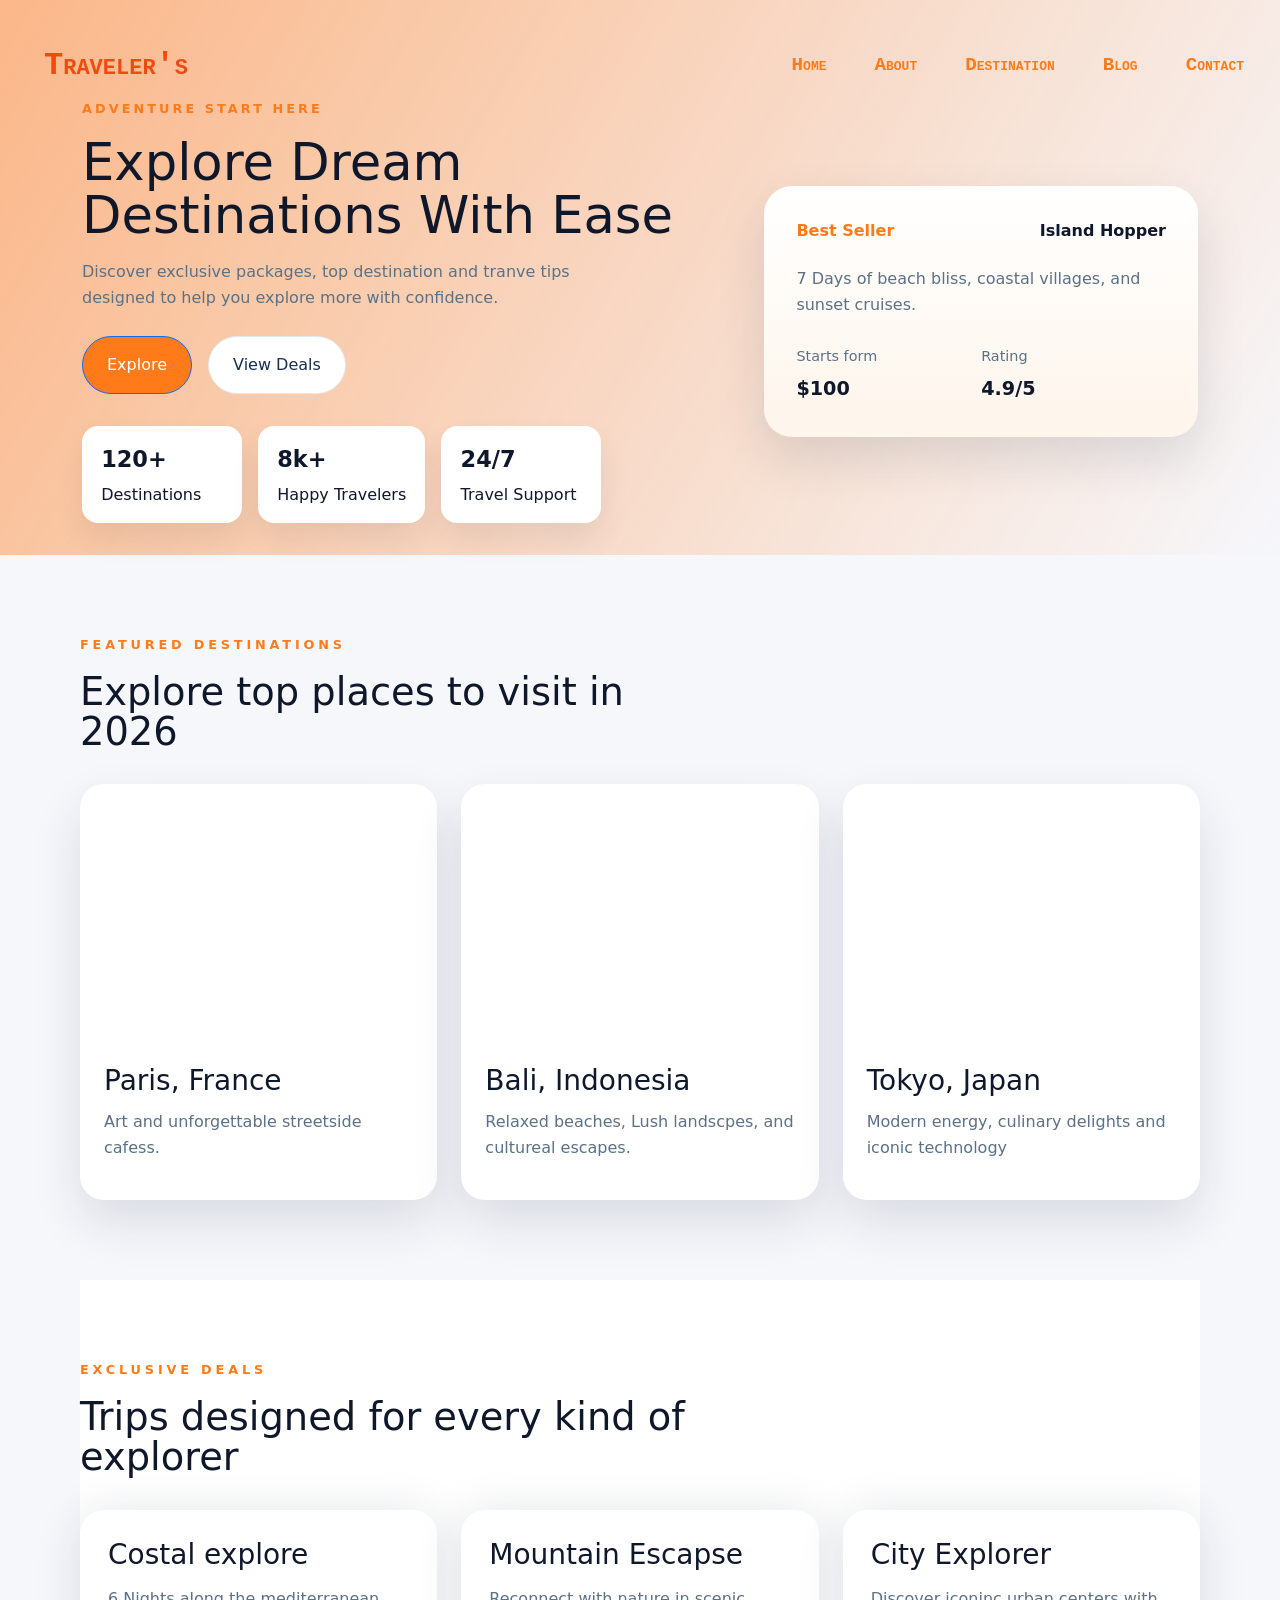
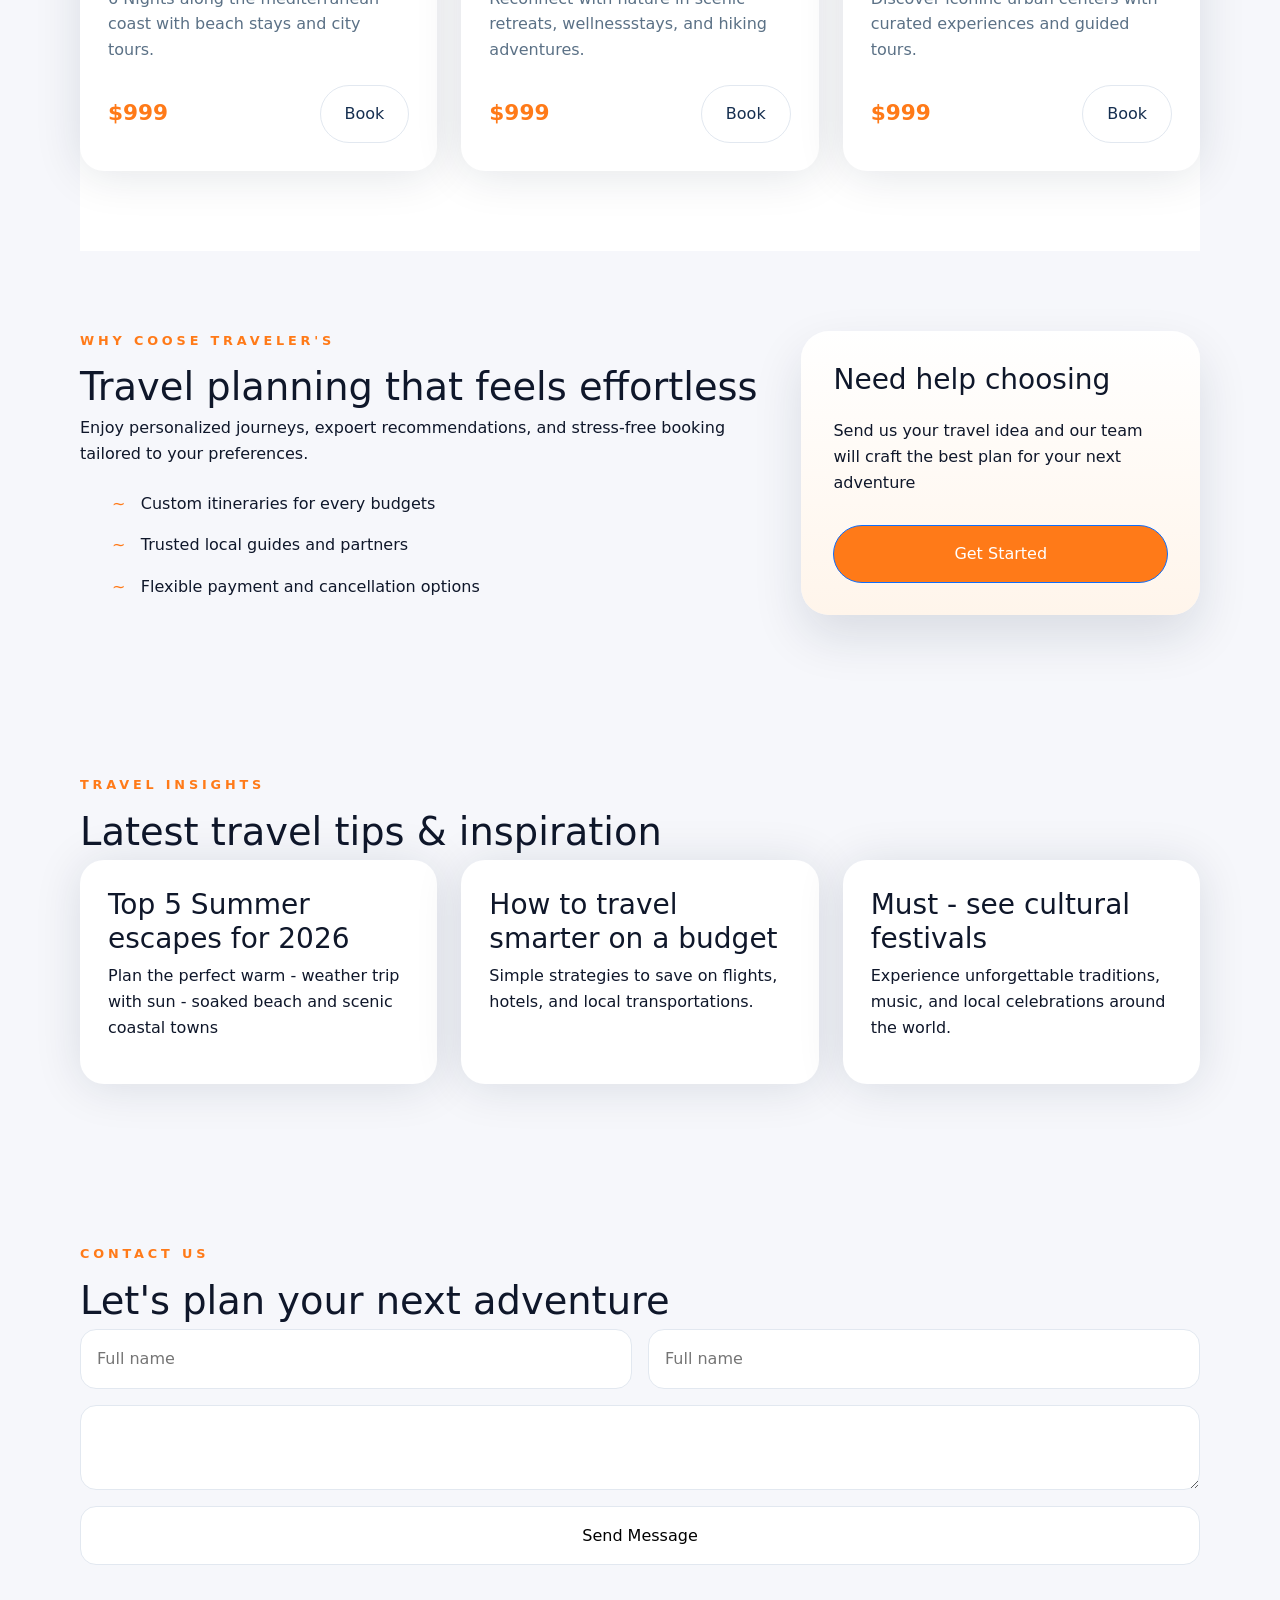
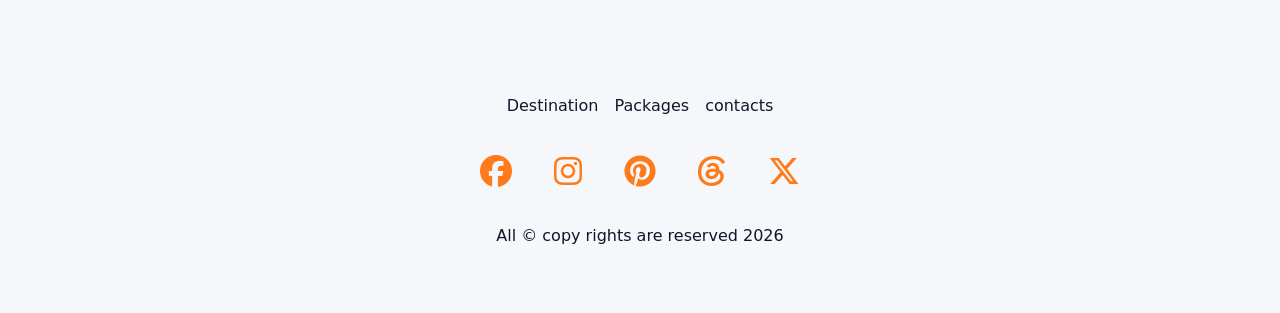
==== index.html @ 41968e4a "add img for footer and some changes" ====
<!DOCTYPE html>
<html lang="en">

<head>
    <meta charset="UTF-8">
    <meta name="viewport" content="width=device-width, initial-scale=1.0">
    <title>Module 5 Assignment</title>
    <link href="https://cdn.jsdelivr.net/npm/bootstrap@5.3.8/dist/css/bootstrap.min.css" rel="stylesheet"
        integrity="sha384-sRIl4kxILFvY47J16cr9ZwB07vP4J8+LH7qKQnuqkuIAvNWLzeN8tE5YBujZqJLB" crossorigin="anonymous">
    <script src="https://cdn.jsdelivr.net/npm/bootstrap@5.3.8/dist/js/bootstrap.bundle.min.js"
        integrity="sha384-FKyoEForCGlyvwx9Hj09JcYn3nv7wiPVlz7YYwJrWVcXK/BmnVDxM+D2scQbITxI"
        crossorigin="anonymous"></script>
    <link rel="stylesheet" href="css/style.css">
</head>

<body>
    <main class="main_container">
        <div class="container-fluid sub_cont sub_cont1" id="home">
            <div class="nav_cont">
                <nav class="navbar navbar-expand-lg ">
                    <div class="container-fluid">
                        <a class="navbar-brand justify-content-start" href="#">Traveler's</a>
                        <button class="navbar-toggler" type="button" data-bs-toggle="collapse"
                            data-bs-target="#navbarSupportedContent" aria-controls="navbarSupportedContent"
                            aria-expanded="false" aria-label="Toggle navigation">
                            <span class="navbar-toggler-icon"></span>
                        </button>
                        <div class="collapse navbar-collapse navbar_cont justify-content-end m-auto text-center"
                            id="navbarSupportedContent">
                            <ul class="navbar-nav ">
                                <li class="nav-item">
                                    <a class="nav-link" aria-current="page" href="#home">Home</a>
                                </li>
                                <li class="nav-item">
                                    <a class="nav-link" href="#about">About</a>
                                </li>
                                <li class="nav-item">
                                    <a class="nav-link" href="#destination">Destination</a>
                                </li>
                                <li class="nav-item">
                                    <a class="nav-link" href="#blog">Blog</a>
                                </li>
                                <li class="nav-item">
                                    <a class="nav-link" href="#contact">Contact</a>
                                </li>
                            </ul>
                        </div>
                    </div>
                </nav>
            </div>
            <section class="container hero hero-cont">
                <div class="hero-text">
                    <p class="hero-title titles">Adventure Start Here</p>
                    <h1 class="hero-h1">Explore Dream Destinations With Ease</h1>
                    <p class="hero-description">Discover exclusive packages, top destination and tranve tips designed to help you explore more with confidence.</p>
                    <div class="hero-buttons">
                        <a class="btn btn-primary" href="#">Explore</a>
                        <a class="btn btn-secondary" href="#">View Deals</a>
                    </div>
                    <div class="hero-highlights">
                        <div class="hl hl1">
                            <strong>120+</strong>
                            <span>Destinations</span>
                        </div>
                        <div class="hl hl2">
                            <strong>8k+</strong>
                            <span>Happy Travelers</span>
                        </div>
                        <div class="hl hl3">
                            <strong>24/7</strong>
                            <span>Travel Support</span>
                        </div>
                    </div>
                </div>
                <div class="hero-card">
                    <div class="hero-card-head">
                        <span>Best Seller</span>
                        <strong> Island Hopper</strong>
                    </div>
                    <p>7 Days of beach bliss, coastal villages, and sunset cruises.</p>
                    <div class="hero-card-footer">
                        <div>
                            <span>Starts form</span>
                            <strong>$100</strong>
                        </div>
                        <div>
                            <span>Rating</span>
                            <strong>4.9/5</strong>
                        </div>
                    </div>
                </div>
            </section>
        </div>
        <div class="container sub_cont sub_cont2" id="about">
            <div class="sub_cont2_texts">
                <p class="sub_cont2_text">Featured Destinations</p>
                <h2>Explore top places to visit in 2026</h2>
            </div>
            <div class="sub_cont2_cards">
                <article class="sub_cont2_card cont2-card1">
                    <div class="card1-img card-img"><img src="" alt=""></div>
                    <div class="card-cont1 card-cont">
                        <h3>Paris, France</h3>
                        <p>Art and unforgettable streetside cafess.</p>
                    </div>
                </article>
                <article class="sub_cont2_card cont2-card2">
                    <div class="card2-img card-img"><img src="" alt=""></div>
                    <div class="card-img-cont1 card-cont">
                        <h3>Bali, Indonesia</h3>
                        <p>Relaxed beaches, Lush landscpes, and cultureal escapes.</p>
                    </div>
                </article>
                <article class="sub_cont2_card cont2-card3">
                    <div class="card3-img card-img"><img src="" alt=""></div>
                    <div class="card-img-cont1 card-cont">
                        <h3>Tokyo, Japan</h3>
                        <p>Modern energy, culinary delights and iconic technology</p>
                    </div>
                </article>
            </div>
        </div>
        <div class="container sub_cont sub_cont3" id="destination">
            <!-- completed -->
            <div class="sub_cont3_texts">
                <p class="sub_cont3_text">Exclusive Deals</p>
                <h2>Trips designed for every kind of explorer </h2>
            </div>
            <div class="sub_cont3_cards">
                <article class="sub_cont3_card cont3-card1">
                    <h3>Costal explore</h3>
                    <p>6 Nights along the mediterranean coast with beach stays and city tours.</p>
                    <div class="cont3_footer">
                        <span>$999</span>
                        <a href="#" class="btn btn-outline">Book</a>
                    </div>
                </article>
                <article class="sub_cont3_card cont3-card2">
                    <h3>Mountain Escapse</h3>
                    <p>Reconnect with nature in scenic retreats, wellnessstays, and hiking adventures.</p>
                    <div class="cont3_footer">
                        <span>$999</span>
                        <a href="#" class="btn btn-outline">Book</a>
                    </div>
                </article>
                <article class="sub_cont3_card cont3-card3">
                    <h3>City Explorer</h3>
                    <p>Discover iconinc urban centers with curated experiences and guided tours.</p>
                    <div class="cont3_footer">
                        <span>$999</span>
                        <a href="#" class="btn btn-outline">Book</a>
                    </div>
                </article>
            </div>
        </div>
        <div class="container sub_cont sub_cont4" id="blog">
            <div class="sub_cont4_blog">
                <div class="sub_cont4_texts">
                    <p class="sub_cont4_text">Why Coose Traveler's</p>
                    <h2>Travel planning that feels effortless</h2>
                    <p>Enjoy personalized journeys, expoert recommendations, and stress-free booking tailored to your preferences.</p>
                    <ul class="sub_cont4_lists">
                        <li>Custom itineraries for every budgets</li>
                        <li>Trusted local guides and partners</li>
                        <li>Flexible payment and cancellation options</li>
                    </ul>
                </div>
                <div class="sub_cont4_cards">
                    <h3>Need help choosing</h3>
                    <p>Send us your travel idea and our team will craft the best plan for your next adventure</p>
                    <a href="#contacat" class="btn btn-primary">Get Started</a>
                </div>
            </div>
        </div>
        <div class="container sub_cont sub_cont5" id="blog2">
            <div class="sub_cont5_texts">
                <p class="sub_cont5_text">Travel Insights</p>
                <h2>Latest travel tips & inspiration</h2>
            </div>
            <div class="cont5_cards">
                <article class="cont5_card1">
                    <h3>Top 5 Summer escapes for 2026</h3>
                    <p>Plan the perfect warm - weather trip with sun - soaked beach and scenic coastal towns</p>
                </article>
                <article class="cont5_card2">
                    <h3>How to travel smarter on a budget</h3>
                    <p>Simple strategies to save on flights, hotels, and local transportations.</p>
                </article>
                <article class="cont5_card3">
                    <h3>Must - see cultural festivals</h3>
                    <p>Experience unforgettable traditions, music, and local celebrations around the world.</p>
                </article>
            </div>
        </div>
        <div class="container sub_cont sub_cont6" id="contact">
            <section class="sub_cont6_texts sub_contact">
                <p class="sub_cont6_text">Contact Us</p>
                <h2>Let's plan your next adventure</h2>
            </section>
            <form action="#" class="contact-form sub_contact_form">
                <div class="form-grid">
                    <input type="text" name="" id="" placeholder="Full name">
                    <input type="email" name="" id="" placeholder="Full name">
                </div>
                <textarea name="textarea" id=""></textarea>
                <input type="submit" value="Send Message">
            </form>
        </div>
        <div class="container footer_cont" id="footer">
            <div class="footer_cont_texts">
                <div class="foot_text1">Destination</div>
                <div class="foot_text2">Packages</div>
                <div class="foot_text3">contacts</div>
            </div>
            <div class="footer_cont_cards">
                <a href=""><img src="images/facebook.png" width="40" height="40" alt=""></a>
                <a href=""><img src="images/instagram.png" width="40" height="40" alt=""></a>
                <a href=""><img src="images/pinterest.png" width="40" height="40" alt=""></a>
                <a href=""><img src="images/threads.png" width="40" height="40" alt=""></a>
                <a href=""><img src="images/x-twitter.png" width="40" height="40" alt=""></a>
            </div>
            <div class="footer_copyrights">
                <p>All &copy copy rights are reserved 2026 </p>
            </div>
        </div>

    </main>
    <script>
        document.querySelectorAll('.navbar-nav .nav-link').forEach(link => {
            link.addEventListener('click', () => {
                const navbarCollapse = document.querySelector('.navbar-collapse');
                if (navbarCollapse.classList.contains('show')) {
                    const bsCollapse = new bootstrap.Collapse(navbarCollapse);
                    bsCollapse.hide();
                }
            });
        });

    </script>

</body>

</html>
---- css/style.css ----
* {
  padding: 0;
  margin: 0;
  box-sizing: border-box;
}
:root {
  --primary: #ff7a18;
  --primary-dark: #ef4b0f;
  --secondary: #162f50;
  --background: #f6f7fb;
  --surface: #ffffff;
  --text: #0f172a;
  --muted: #5b7186;
  --shadow: 0 22px 50px rgba(20, 30, 55, 0.12);
}

body {
  background-color: var(--background);
  font-family: Inter, system-ui, sans-serif;
  color: var(--text);
  line-height: 1.6;
}
/* ************* */
/* major container BOX */

.sub_cont {
  width: 100%;
  height: 100vh;
}
/* ********* */
.sub_cont1 {
  background:
    linear-gradient(
      120deg,
      rgba(255, 120, 24, 0.5),
      rgba(246, 247, 251, 0.808)
    ),
    url(https://images.unsplash.com/photo-1507525428034-b723cf961d3e?auto=format&fit=crop&w=1600&q=80),
    center / cover;
  height: 100%;
  padding: 2rem 0;
}

/* nav bar starts  */
nav .nav-item {
  padding: 0 1em;
  transition: all 0.5s;
}
.nav-item a {
  font-family: "Courier New", Courier, monospace;
  font-variant: small-caps;
  font-size: larger;
  font-weight: bolder;
  color: var(--primary);
}
.navbar-brand {
  font-family: "Courier New", Courier, monospace;
  font-variant: small-caps;
  font-size: larger;
  font-weight: bolder;
  font-size: 2em;
  color: var(--primary-dark);
  padding: 0 1em;
  transition: all 0.5s;
}
nav .navbar-brand:hover {
  color: var(--surface);
  box-shadow: 2px 2px 10px 2px var(--muted);
  border-radius: 16px;
  backdrop-filter: blur(10px);
  transform: scale(1.2);
}
nav .nav-item:hover {
  background-color: var(--primary-dark);
  border-radius: 1em;
  box-shadow: 2px 2px 5px 2px var(--muted);
  transform: scale(1.1);
}
nav .nav-item:hover .nav-link {
  color: white;
}

/* nav bar ends */
/* container1 starts */
.hero-cont {
  display: grid;
  grid-template-columns: 1.2fr 0.8fr;
  gap: 2em;
  align-items: center;
}
.titles {
  font-size: 0.8rem;
  letter-spacing: 0.24em;
  text-transform: uppercase;
  font-weight: bold;
  color: var(--primary);
  margin-bottom: 1rem;
}
.hero-cont h1 {
  font-size: clamp(2.4rem, 4vw, 3.6rem);
  line-height: 1.05;
  margin-bottom: 1rem;
}
.hero-description {
  color: var(--muted);
  max-width: 34rem;
  margin-bottom: 1.6rem;
}
.hero-buttons {
  display: flex;
  flex-wrap: wrap;
  gap: 1rem;
  margin-bottom: 2rem;
}

.btn-primary {
  background-color: var(--primary);
  color: white;
}
.btn-secondary,
.btn-outline {
  background: #ffffff;
  border-color: #e2e8f0;
  color: var(--secondary);
}
.btn {
  display: inline-flex;
  align-items: center;
  justify-content: center;
  gap: 0.5rem;
  padding: 1rem 1.5rem;
  border-radius: 2rem;
  border: wpx solid transparent;
  cursor: pointer;
  transition:
    transform 0.2s ease,
    box-shadow 0.2s ease-out,
    background 0.2s ease;
}
.hero-text a {
  text-decoration: none;
}
.hero-highlights {
  display: flex;
  flex-wrap: wrap;
  gap: 1rem;
}
.hero-highlights div {
  background: white;
  padding: 1rem 1.2rem;
  border-radius: 1rem;
  box-shadow: 0 16px 30px rgba(15, 23, 42, 0.08);
  min-width: 10rem;
}
.hero-highlights strong {
  display: block;
  font-size: 1.4rem;
  margin-bottom: 0.25rem;
}
.hero-card {
  background: linear-gradient(180deg, #ffffff 0%, #fef5eb 100%);
  border-radius: 1.75rem;
  padding: 2rem;
  box-shadow: var(--shadow);
}
.hero-card-head {
  display: flex;
  justify-content: space-between;
  align-items: center;
  margin-bottom: 1.4rem;
}
.hero-card-head span {
  color: var(--primary);
  font-weight: bold;
}
.hero-card-head strong {
  font-weight: bold;
}
.hero-card p {
  color: var(--muted);
  margin-bottom: 1.6rem;
}
.hero-card-footer {
  display: grid;
  grid-template-columns: repeat(2, minmax(0, 1fr));
}
.hero-card-footer div {
  display: block;
}
.hero-card-footer span {
  color: var(--muted);
  font-size: 0.9rem;
}
.hero-card-footer strong {
  display: block;
  font-size: 1.2rem;
  margin-top: 0.35rem;
}

/* container1  ends*/
/* container2 starts */
.sub_cont2,
.sub_cont3,
.sub_cont4,
.sub_cont5,
.sub_cont6 {
  padding: 5rem 0;
  width: min(1120px, calc(100% - 2rem));
  margin: 0 auto;
  height: auto;
}
.sub_cont2_texts {
  max-width: 38rem;
  margin-bottom: 2rem;
}
.sub_cont2_text,
.sub_cont3_text,
.sub_cont4_text,
.sub_cont5_text,
.sub_cont6_text {
  font-size: 0.8rem;
  letter-spacing: 0.24rem;
  text-transform: uppercase;
  font-weight: 700;
  color: var(--primary);
  margin-bottom: 1rem;
}
.sub_cont2_texts h2,
.sub_cont3_texts h2,
.sub_cont4_texts h2,
.sub_cont5_texts h2,
.sub_cont6_texts h2 {
  font-size: clamp(2rem, 3vw, 2.75rem);
  line-height: 1.05;
}
.sub_cont2_cards,
.sub_cont3_cards,
.cont5_cards {
  grid-template-columns: repeat(3, minmax(0, 1fr));
}
.sub_cont2_cards,
.sub_cont3_cards,
.sub_cont4_blog,
.cont5_cards {
  display: grid;
  gap: 1.5rem;
}
.sub_cont4_blog {
  grid-template-columns: 1.4fr 0.8fr;
  align-items: stretch;
}
.cont2-card1,
.cont2-card2,
.cont2-card3 {
  border-radius: 1.5rem;
  overflow: hidden;
  background: white;
  box-shadow: var(--shadow);
}
.card1-img {
  background-image: url(https://images.unsplash.com/photo-1512453979798-5ea266f8880c?auto=format&fit=crop&w=900&q=80);
}
.card2-img {
  background-image: url(https://images.unsplash.com/photo-1500530855697-b586d89ba3ee?auto=format&fit=crop&w=900&q=80);
}
.card3-img {
  background-image: url(https://images.unsplash.com/photo-1512453979798-5ea266f8880c?auto=format&fit=crop&w=900&q=80);
}
.card-img {
  min-height: 16rem;
  background-size: cover;
  background-position: center;
}
.card-cont {
  padding: 1.5rem;
}
.card-cont h3 {
  margin-bottom: 0.7rem;
}
.card-cont p {
  color: var(--muted);
}

/* container2 ends*/

/* container 3 starts */
.sub_cont3 {
  background: #ffffff;
}
.cont3-card1, .cont3-card2,.cont3-card3 {
  padding: 1.75rem;
  border-radius: 1.5rem;
  background: white;
  box-shadow: 0  3px 47px rgba(20, 30, 55, 0.12);
  display: flex;
  flex-direction: column;
  justify-content: space-between;
}
.sub_cont3_texts {
  max-width: 38rem;
  margin-bottom: 2rem;
}
.sub_cont3_card h3 {
  margin-bottom: 0.9rem;
}
.sub_cont3_card p {
  color: var(--muted);
  flex-grow: 1;
  margin-bottom: 1.4rem;
}
.cont3_footer {
  display: flex;
  justify-content: space-between;
  align-items: center;
  gap: 1rem;
}
.cont3_footer span {
  font-size: 1.35rem;
  font-weight: 700;
  color: var(--primary);
}

/* container 3 ends */

/* container 4 starts */
.sub_cont4_lists {
  margin-top: 1.5rem;
  list-style: none;
  display: grid;
  gap: 1rem;
}
.sub_cont4_lists li {
  position: relative;
  padding-left: 1.8rem;
}
.sub_cont4_lists li::before {
  content: "~";
  position: absolute;
  left: 0;
  top: 0;
  color: var(--primary);
}
.sub_cont4_cards {
    background: linear-gradient(180deg, #ffffff 0%, #fff5eb 100%);
    border-radius: 1.75rem;
    padding: 2rem;
    box-shadow: var(--shadow);
    display: flex;
    flex-direction: column;
    justify-content: space-between;
}



/* container 4 ends */
.cont5_card1,.cont5_card2,.cont5_card3 {
  padding: 1.75rem;
  border-radius: 1.5rem;
  background: white;
  box-shadow: 0 3px 47px rgba(20, 30, 55, 0.12);

}
/* containner 6 starts */
.contact-form {
  display: grid;
  gap: 1rem;
}
.form-grid {
  display: grid;
  grid-template-columns: 1fr 1fr;
  gap: 1rem;
}
.contact-form input, .contact-form textarea {
  width: 100%;
  border: 1px solid #e2e8f0;
  border-radius: 1rem;
  padding: 1rem 1rem;
  background: white;
}
/* containner 6 ends */
/* footer starts*/
.footer_cont {
  padding: 2rem;
  display: flex;
  flex-direction: column;
  justify-content: center;
  align-items: center;

}
.footer_cont_texts{
  display: flex;
  flex-direction: row;
  gap: 1rem;
}
.footer_cont_texts, .footer_cont_cards, .footer_copyrights {
  padding: 1rem;
  
}
.footer_cont_cards {
  display: flex;
  justify-content: center;
  gap: 2rem;
  /* box-shadow:0 3px 47px rgba(20, 30, 55, 0.12); */

}
.footer_cont_cards a img{
  border-radius: 2rem;

}


/* footer ends */
/* Mobile max - 768px starts */
@media screen and (max-width: 768px) {
  .sub_cont1 {
    height: auto;
  }
  /* container1 starts */
  .hero-cont {
    grid-template-columns: 1fr;
  }
  .hero-highlights {
    flex-direction: column;
  }
  .sub_cont2_cards,
  .sub_cont3_cards,
  .sub_cont4_blog,
  .cont5_cards {
    grid-template-columns: 1fr;
  }
  .sub_cont2_cards,
  .sub_cont3_cards,
  .sub_cont4_blog,
  .cont5_cards {
    display: grid;
    gap: 1.5rem;
  }

  /* Mobile ends */
}

/* Tablet Min - 769px and Max - 1024px starts*/

@media screen and (min-width: 769px) and (max-width: 1024px) {
}
/* Tablet ends */

/* Desktop Min - 1025px starts */
@media screen and (min-width: 1025px) {
}
/* Desktop ends */
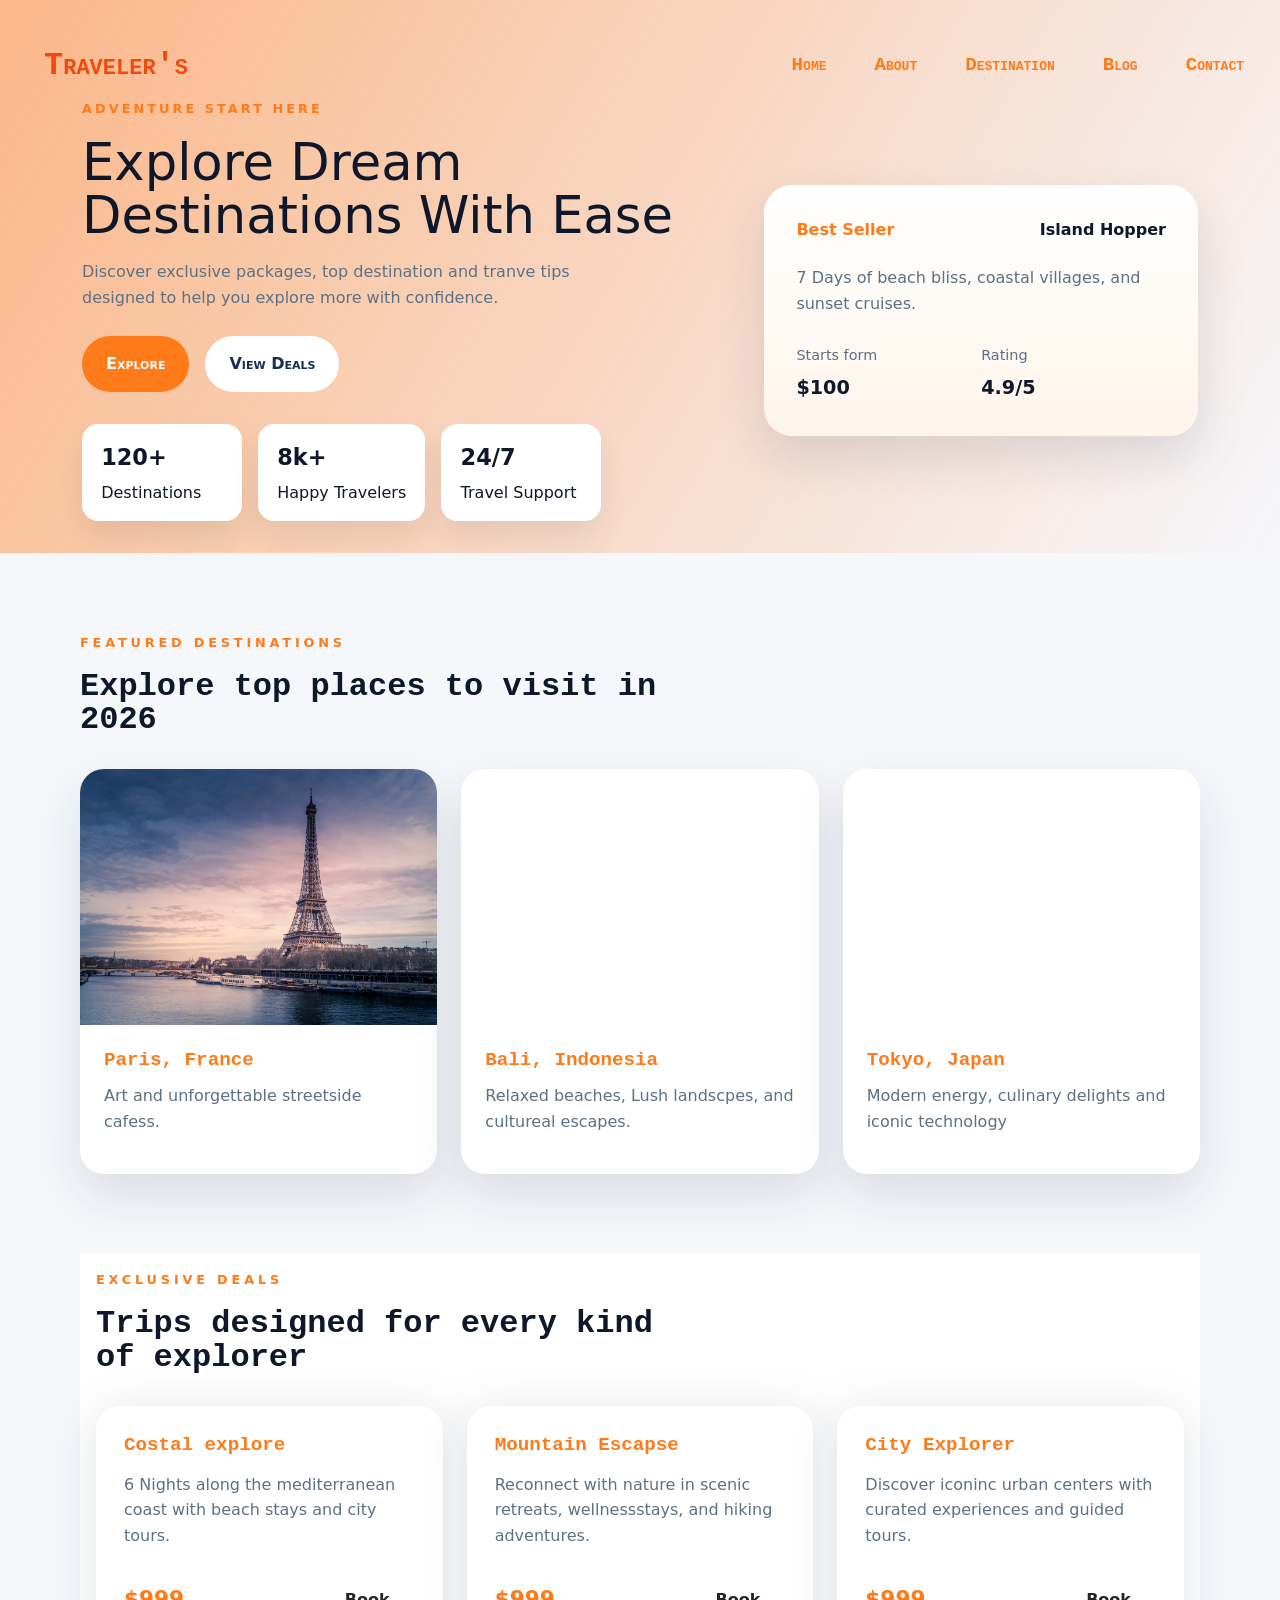
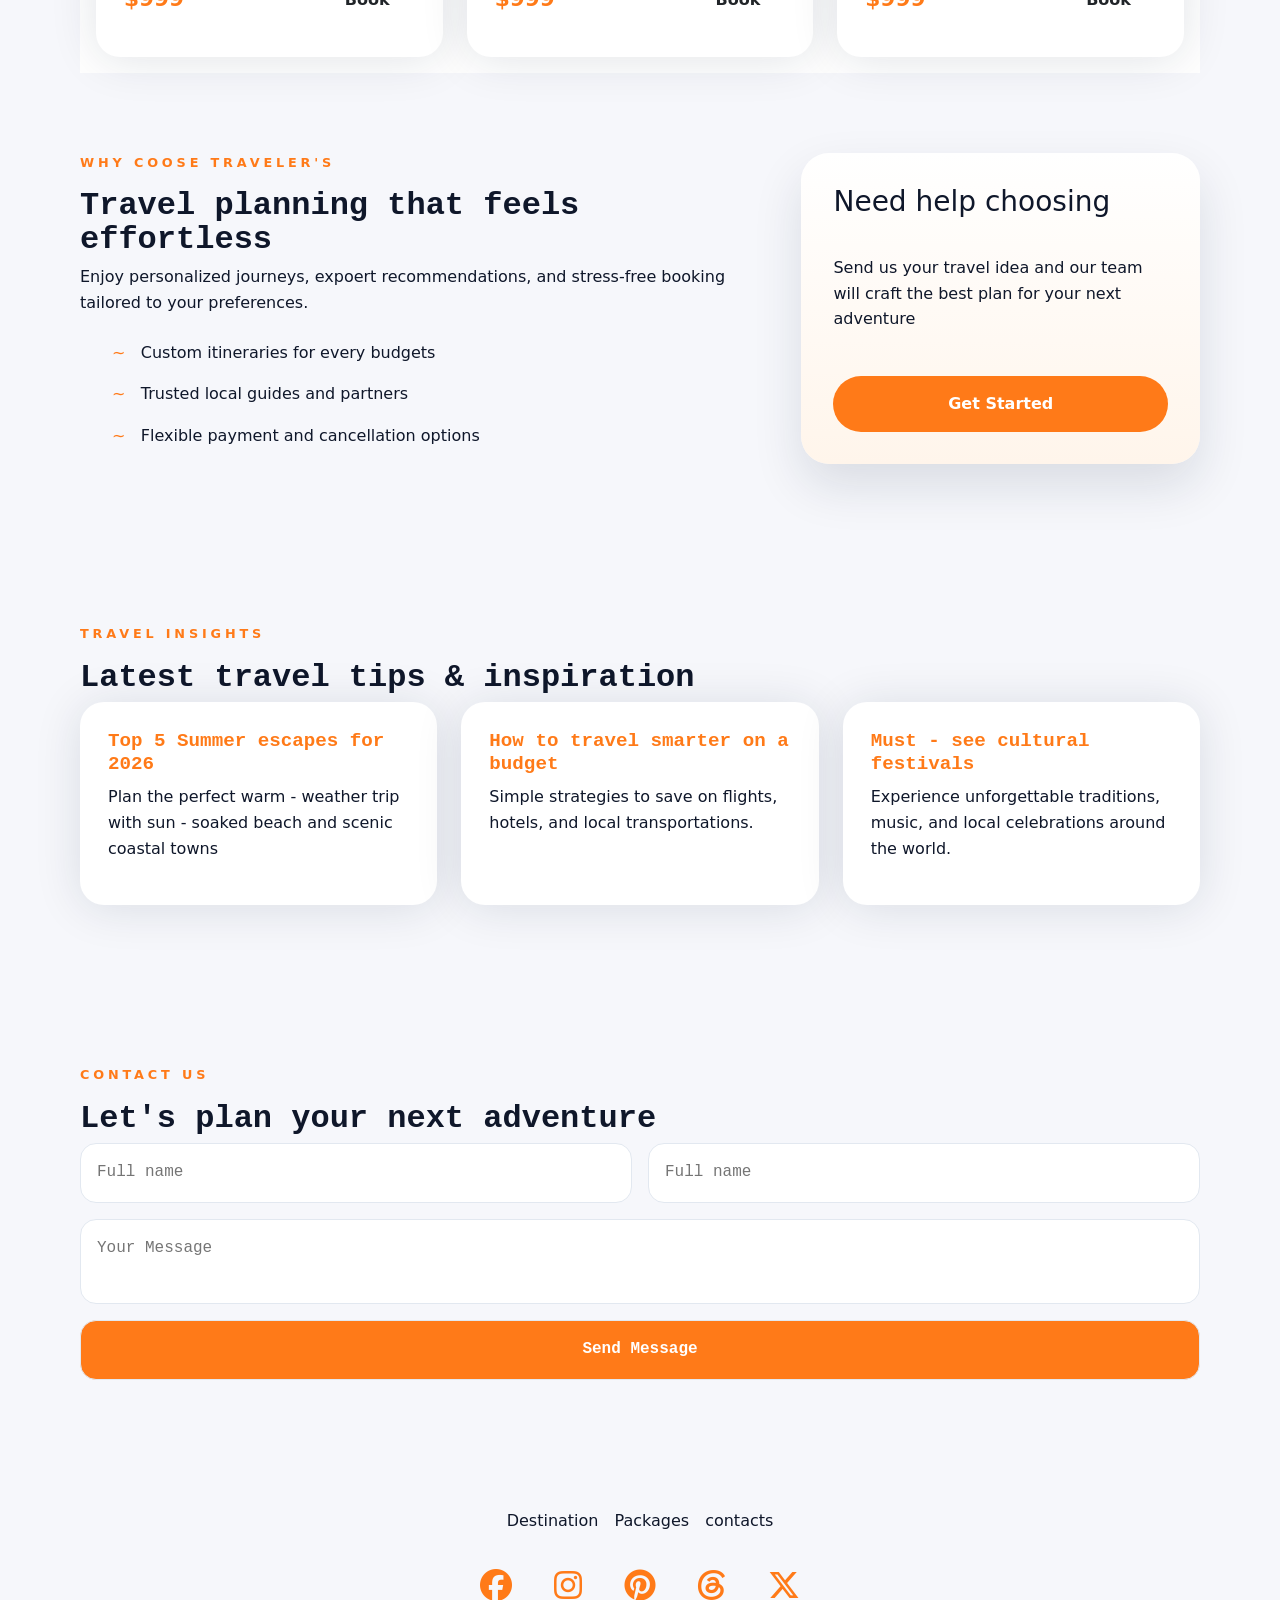
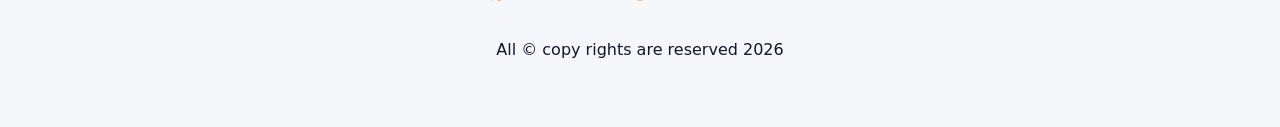
==== commit 5d2f70fb: "some changes in contact form and containers" ====
--- a/index.html
+++ b/index.html
@@ -121,7 +121,6 @@
             </div>
         </div>
         <div class="container sub_cont sub_cont3" id="destination">
-            <!-- completed -->
             <div class="sub_cont3_texts">
                 <p class="sub_cont3_text">Exclusive Deals</p>
                 <h2>Trips designed for every kind of explorer </h2>
@@ -178,15 +177,15 @@
                 <h2>Latest travel tips & inspiration</h2>
             </div>
             <div class="cont5_cards">
-                <article class="cont5_card1">
+                <article class="cont5_card1 cont5_card">
                     <h3>Top 5 Summer escapes for 2026</h3>
                     <p>Plan the perfect warm - weather trip with sun - soaked beach and scenic coastal towns</p>
                 </article>
-                <article class="cont5_card2">
+                <article class="cont5_card2 cont5_card">
                     <h3>How to travel smarter on a budget</h3>
                     <p>Simple strategies to save on flights, hotels, and local transportations.</p>
                 </article>
-                <article class="cont5_card3">
+                <article class="cont5_card3 cont5_card">
                     <h3>Must - see cultural festivals</h3>
                     <p>Experience unforgettable traditions, music, and local celebrations around the world.</p>
                 </article>
@@ -197,12 +196,12 @@
                 <p class="sub_cont6_text">Contact Us</p>
                 <h2>Let's plan your next adventure</h2>
             </section>
-            <form action="#" class="contact-form sub_contact_form">
+            <form action="action.html" class="contact-form sub_contact_form">
                 <div class="form-grid">
-                    <input type="text" name="" id="" placeholder="Full name">
-                    <input type="email" name="" id="" placeholder="Full name">
-                </div>
-                <textarea name="textarea" id=""></textarea>
+                    <input type="text" name="" id="" placeholder="Full name" required>
+                    <input type="email" name="" id="" placeholder="Full name" required>
+                </div>
+                <textarea name="textarea" placeholder="Your Message" id="" required></textarea>
                 <input type="submit" value="Send Message">
             </form>
         </div>
--- a/css/style.css
+++ b/css/style.css
@@ -64,14 +64,14 @@
   transition: all 0.5s;
 }
 nav .navbar-brand:hover {
-  color: var(--surface);
+  color: var(--primary);
   box-shadow: 2px 2px 10px 2px var(--muted);
   border-radius: 16px;
   backdrop-filter: blur(10px);
   transform: scale(1.2);
 }
 nav .nav-item:hover {
-  background-color: var(--primary-dark);
+  background-color: var(--primary);
   border-radius: 1em;
   box-shadow: 2px 2px 5px 2px var(--muted);
   transform: scale(1.1);
@@ -111,17 +111,19 @@
   flex-wrap: wrap;
   gap: 1rem;
   margin-bottom: 2rem;
+  font-variant: small-caps;
 }
 
 .btn-primary {
   background-color: var(--primary);
   color: white;
-}
-.btn-secondary,
-.btn-outline {
+  border: none;
+}
+.btn-secondary{
   background: #ffffff;
   border-color: #e2e8f0;
   color: var(--secondary);
+  border: none;
 }
 .btn {
   display: inline-flex;
@@ -130,12 +132,24 @@
   gap: 0.5rem;
   padding: 1rem 1.5rem;
   border-radius: 2rem;
-  border: wpx solid transparent;
   cursor: pointer;
-  transition:
-    transform 0.2s ease,
-    box-shadow 0.2s ease-out,
-    background 0.2s ease;
+  transition: transform all;
+  font-weight: 700;
+}
+.btn:hover {
+  border: none;
+  transform: translateY(-1px);
+  box-shadow: 0 22px 50px 0 var(--primary);
+}
+.btn-primary:hover {
+  color: var(--primary);
+  background-color: white;
+  font-weight: 700;
+}
+.btn-secondary:hover {
+  color: white;
+  background-color: var(--primary);
+  font-weight: 700;
 }
 .hero-text a {
   text-decoration: none;
@@ -230,7 +244,9 @@
 .sub_cont4_texts h2,
 .sub_cont5_texts h2,
 .sub_cont6_texts h2 {
-  font-size: clamp(2rem, 3vw, 2.75rem);
+  font-family: 'Courier New', Courier, monospace;
+  font-weight: 700;
+  font-size: clamp(2rem, 2.5vw, 2.75rem);
   line-height: 1.05;
 }
 .sub_cont2_cards,
@@ -257,8 +273,24 @@
   background: white;
   box-shadow: var(--shadow);
 }
+.cont2-card1 h3,
+.cont2-card2 h3,
+.cont2-card3 h3 {
+  font-family: 'Courier New', Courier, monospace;
+  color: var(--primary);
+  font-weight: 700;
+  font-size: larger;
+}
+.sub_cont2_card {
+  transition: all 0.5s;
+}
+.sub_cont2_card:hover{
+  transform: scale(1.1);
+}
+
+
 .card1-img {
-  background-image: url(https://images.unsplash.com/photo-1512453979798-5ea266f8880c?auto=format&fit=crop&w=900&q=80);
+  background-image: url(/images/img1.jpg);
 }
 .card2-img {
   background-image: url(https://images.unsplash.com/photo-1500530855697-b586d89ba3ee?auto=format&fit=crop&w=900&q=80);
@@ -286,6 +318,7 @@
 /* container 3 starts */
 .sub_cont3 {
   background: #ffffff;
+  padding: 1em;
 }
 .cont3-card1, .cont3-card2,.cont3-card3 {
   padding: 1.75rem;
@@ -302,6 +335,10 @@
 }
 .sub_cont3_card h3 {
   margin-bottom: 0.9rem;
+  font-family: 'Courier New', Courier, monospace;
+  color: var(--primary);
+  font-weight: 700;
+  font-size: larger;
 }
 .sub_cont3_card p {
   color: var(--muted);
@@ -353,13 +390,21 @@
 
 
 /* container 4 ends */
+/* container 5 start */
 .cont5_card1,.cont5_card2,.cont5_card3 {
   padding: 1.75rem;
   border-radius: 1.5rem;
   background: white;
   box-shadow: 0 3px 47px rgba(20, 30, 55, 0.12);
-
-}
+  
+}
+.cont5_card  h3{
+  font-family: 'Courier New', Courier, monospace;
+  color: var(--primary);
+  font-weight: 700;
+  font-size: larger;
+}
+/* container 5 ends */
 /* containner 6 starts */
 .contact-form {
   display: grid;
@@ -376,6 +421,23 @@
   border-radius: 1rem;
   padding: 1rem 1rem;
   background: white;
+}
+.form-grid input, .contact-form textarea{
+  color: var(--primary);
+  font-family: 'Courier New', Courier, monospace;
+  resize: none;
+
+}
+.contact-form input[type="submit"] {
+  color: white;
+  font-family: 'Courier New', Courier, monospace;
+  background-color: var(--primary);
+  font-weight: bolder;
+}
+.contact-form input[type="submit"]:hover {
+  color: var(--primary);
+  background-color: white;
+  box-shadow: 0 20px 50px var(--primary-dark);
 }
 /* containner 6 ends */
 /* footer starts*/
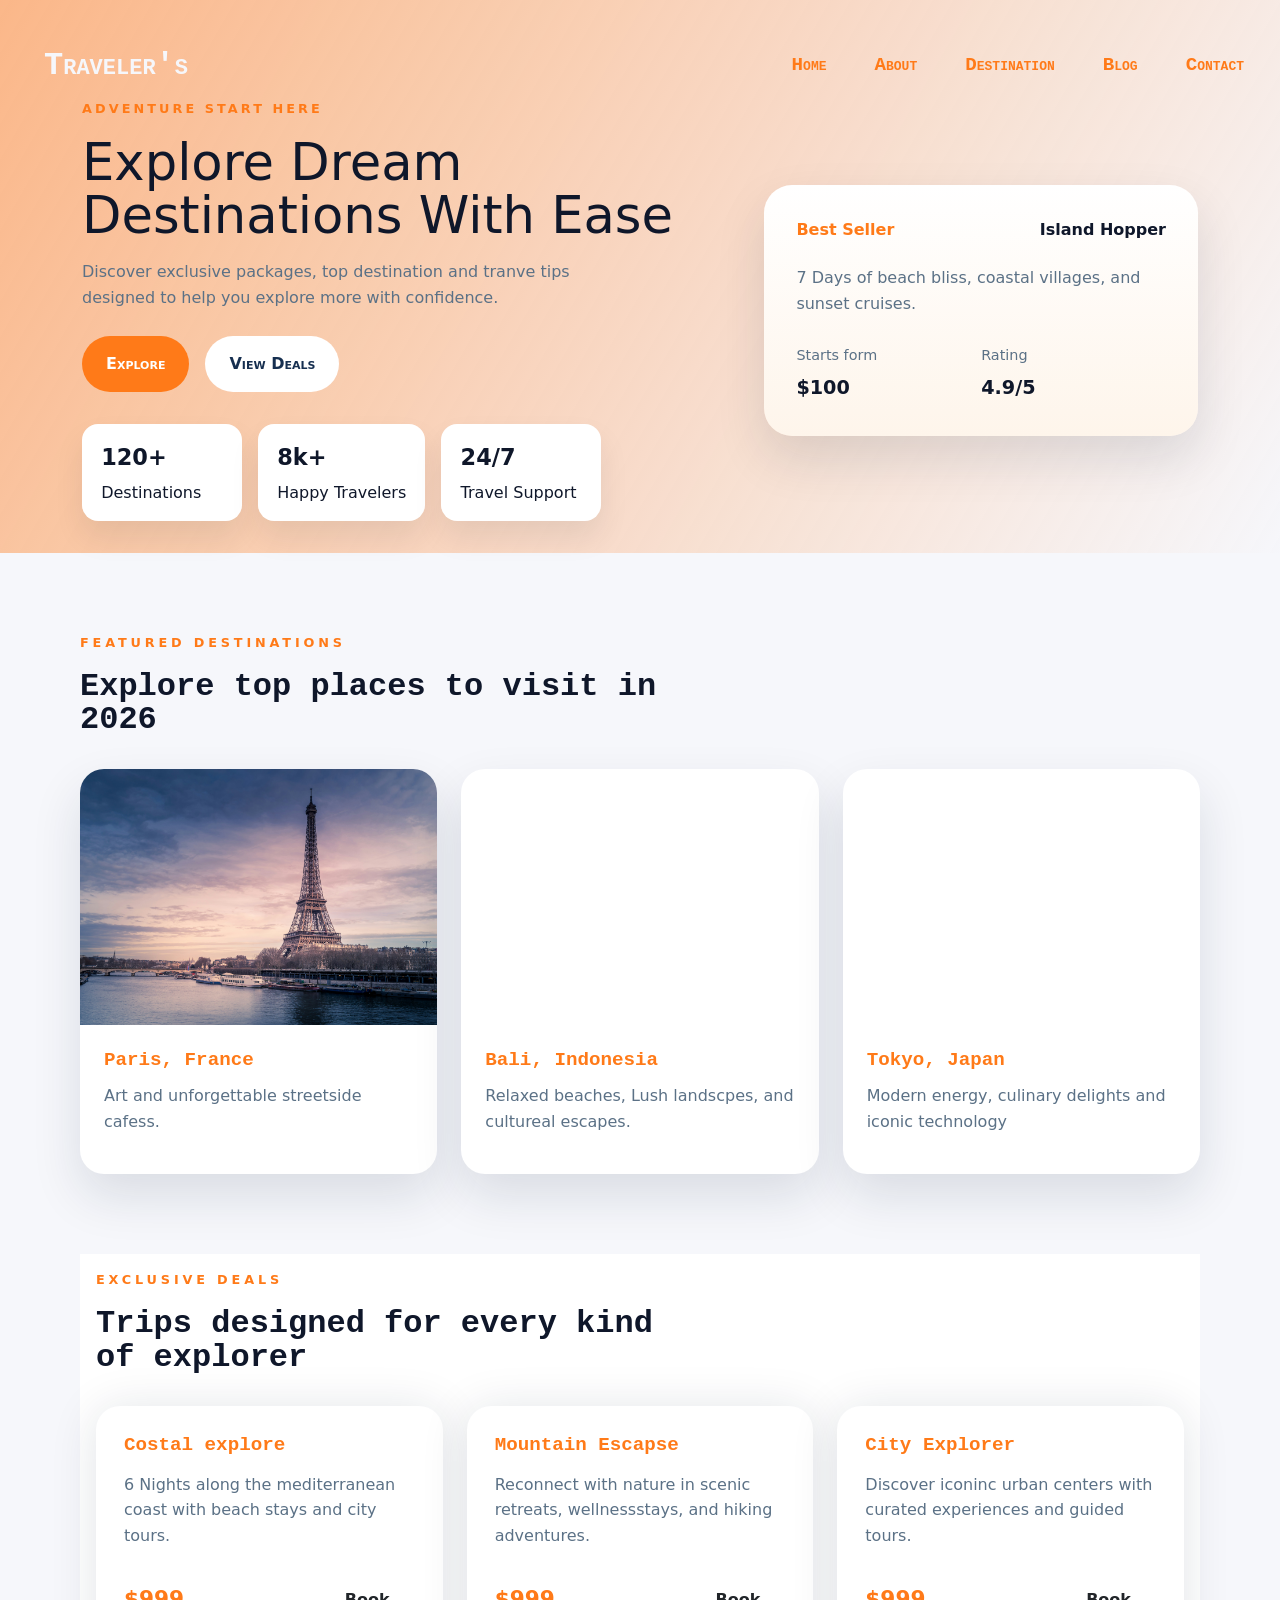
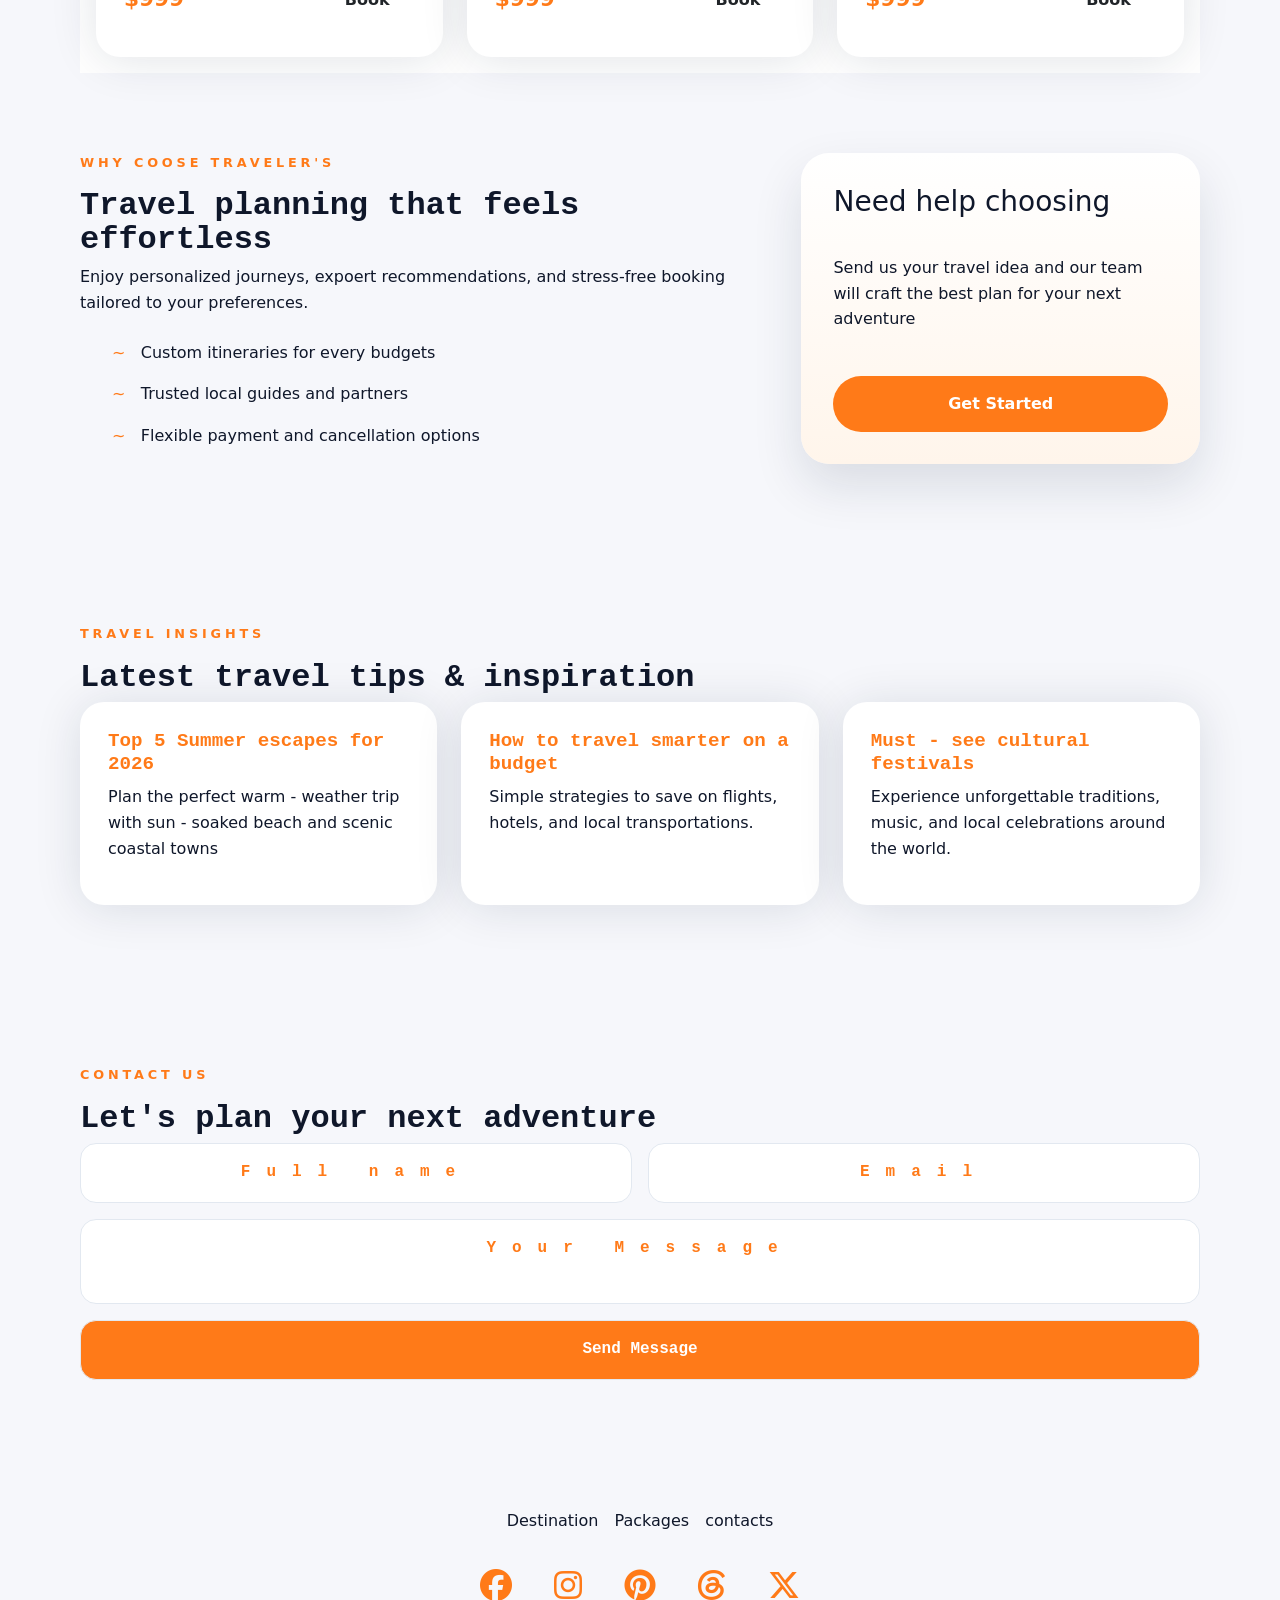
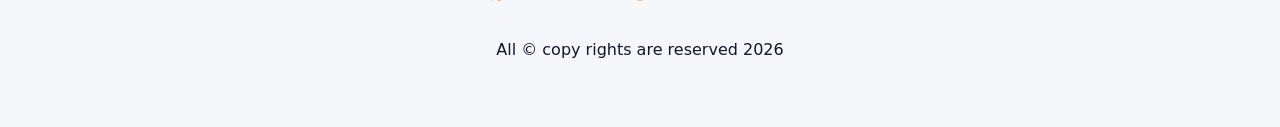
==== commit 8f8ec79a: "some changes in css" ====
--- a/index.html
+++ b/index.html
@@ -199,7 +199,7 @@
             <form action="action.html" class="contact-form sub_contact_form">
                 <div class="form-grid">
                     <input type="text" name="" id="" placeholder="Full name" required>
-                    <input type="email" name="" id="" placeholder="Full name" required>
+                    <input type="email" name="" id="" placeholder="Email" required>
                 </div>
                 <textarea name="textarea" placeholder="Your Message" id="" required></textarea>
                 <input type="submit" value="Send Message">
--- a/css/style.css
+++ b/css/style.css
@@ -56,19 +56,23 @@
 .navbar-brand {
   font-family: "Courier New", Courier, monospace;
   font-variant: small-caps;
+  text-align: center;
   font-size: larger;
   font-weight: bolder;
   font-size: 2em;
-  color: var(--primary-dark);
+  color: var(--background);
   padding: 0 1em;
-  transition: all 0.5s;
+  transition: all 1s;
 }
 nav .navbar-brand:hover {
-  color: var(--primary);
-  box-shadow: 2px 2px 10px 2px var(--muted);
+  color: white;
+  /* text-shadow: 5px 5px 5px var(--secondary); */
+  /* color: var(--primary); */
+  background: rgba(233, 226, 226, 0.8);
+  /* text-shadow: 0 5px 4px var(--primary); */
+  text-shadow: 5px 5px 10px var(--primary);
   border-radius: 16px;
-  backdrop-filter: blur(10px);
-  transform: scale(1.2);
+  transform: scale(1.1);
 }
 nav .nav-item:hover {
   background-color: var(--primary);
@@ -119,7 +123,7 @@
   color: white;
   border: none;
 }
-.btn-secondary{
+.btn-secondary {
   background: #ffffff;
   border-color: #e2e8f0;
   color: var(--secondary);
@@ -244,7 +248,7 @@
 .sub_cont4_texts h2,
 .sub_cont5_texts h2,
 .sub_cont6_texts h2 {
-  font-family: 'Courier New', Courier, monospace;
+  font-family: "Courier New", Courier, monospace;
   font-weight: 700;
   font-size: clamp(2rem, 2.5vw, 2.75rem);
   line-height: 1.05;
@@ -276,7 +280,7 @@
 .cont2-card1 h3,
 .cont2-card2 h3,
 .cont2-card3 h3 {
-  font-family: 'Courier New', Courier, monospace;
+  font-family: "Courier New", Courier, monospace;
   color: var(--primary);
   font-weight: 700;
   font-size: larger;
@@ -284,10 +288,9 @@
 .sub_cont2_card {
   transition: all 0.5s;
 }
-.sub_cont2_card:hover{
+.sub_cont2_card:hover {
   transform: scale(1.1);
 }
-
 
 .card1-img {
   background-image: url(/images/img1.jpg);
@@ -320,11 +323,13 @@
   background: #ffffff;
   padding: 1em;
 }
-.cont3-card1, .cont3-card2,.cont3-card3 {
+.cont3-card1,
+.cont3-card2,
+.cont3-card3 {
   padding: 1.75rem;
   border-radius: 1.5rem;
   background: white;
-  box-shadow: 0  3px 47px rgba(20, 30, 55, 0.12);
+  box-shadow: 0 3px 47px rgba(20, 30, 55, 0.12);
   display: flex;
   flex-direction: column;
   justify-content: space-between;
@@ -335,7 +340,7 @@
 }
 .sub_cont3_card h3 {
   margin-bottom: 0.9rem;
-  font-family: 'Courier New', Courier, monospace;
+  font-family: "Courier New", Courier, monospace;
   color: var(--primary);
   font-weight: 700;
   font-size: larger;
@@ -378,28 +383,27 @@
   color: var(--primary);
 }
 .sub_cont4_cards {
-    background: linear-gradient(180deg, #ffffff 0%, #fff5eb 100%);
-    border-radius: 1.75rem;
-    padding: 2rem;
-    box-shadow: var(--shadow);
-    display: flex;
-    flex-direction: column;
-    justify-content: space-between;
-}
-
-
+  background: linear-gradient(180deg, #ffffff 0%, #fff5eb 100%);
+  border-radius: 1.75rem;
+  padding: 2rem;
+  box-shadow: var(--shadow);
+  display: flex;
+  flex-direction: column;
+  justify-content: space-between;
+}
 
 /* container 4 ends */
 /* container 5 start */
-.cont5_card1,.cont5_card2,.cont5_card3 {
+.cont5_card1,
+.cont5_card2,
+.cont5_card3 {
   padding: 1.75rem;
   border-radius: 1.5rem;
   background: white;
   box-shadow: 0 3px 47px rgba(20, 30, 55, 0.12);
-  
-}
-.cont5_card  h3{
-  font-family: 'Courier New', Courier, monospace;
+}
+.cont5_card h3 {
+  font-family: "Courier New", Courier, monospace;
   color: var(--primary);
   font-weight: 700;
   font-size: larger;
@@ -415,29 +419,37 @@
   grid-template-columns: 1fr 1fr;
   gap: 1rem;
 }
-.contact-form input, .contact-form textarea {
+.contact-form input,
+.contact-form textarea {
   width: 100%;
   border: 1px solid #e2e8f0;
   border-radius: 1rem;
   padding: 1rem 1rem;
   background: white;
 }
-.form-grid input, .contact-form textarea{
-  color: var(--primary);
-  font-family: 'Courier New', Courier, monospace;
+.form-grid input,
+.contact-form textarea {
+  color: var(--primary);
+  font-family: "Courier New", Courier, monospace;
   resize: none;
-
 }
 .contact-form input[type="submit"] {
   color: white;
-  font-family: 'Courier New', Courier, monospace;
+  font-family: "Courier New", Courier, monospace;
   background-color: var(--primary);
   font-weight: bolder;
+  transition: all 0.5s;
 }
 .contact-form input[type="submit"]:hover {
   color: var(--primary);
   background-color: white;
   box-shadow: 0 20px 50px var(--primary-dark);
+}
+.contact-form input::placeholder, .contact-form textarea::placeholder {
+  color: var(--primary);
+  font-weight: 700;
+  letter-spacing: 1rem;
+  text-align: center;
 }
 /* containner 6 ends */
 /* footer starts*/
@@ -447,27 +459,25 @@
   flex-direction: column;
   justify-content: center;
   align-items: center;
-
-}
-.footer_cont_texts{
+}
+.footer_cont_texts {
   display: flex;
   flex-direction: row;
   gap: 1rem;
 }
-.footer_cont_texts, .footer_cont_cards, .footer_copyrights {
+.footer_cont_texts,
+.footer_cont_cards,
+.footer_copyrights {
   padding: 1rem;
-  
 }
 .footer_cont_cards {
   display: flex;
   justify-content: center;
   gap: 2rem;
   /* box-shadow:0 3px 47px rgba(20, 30, 55, 0.12); */
-
-}
-.footer_cont_cards a img{
+}
+.footer_cont_cards a img {
   border-radius: 2rem;
-
 }
 
 
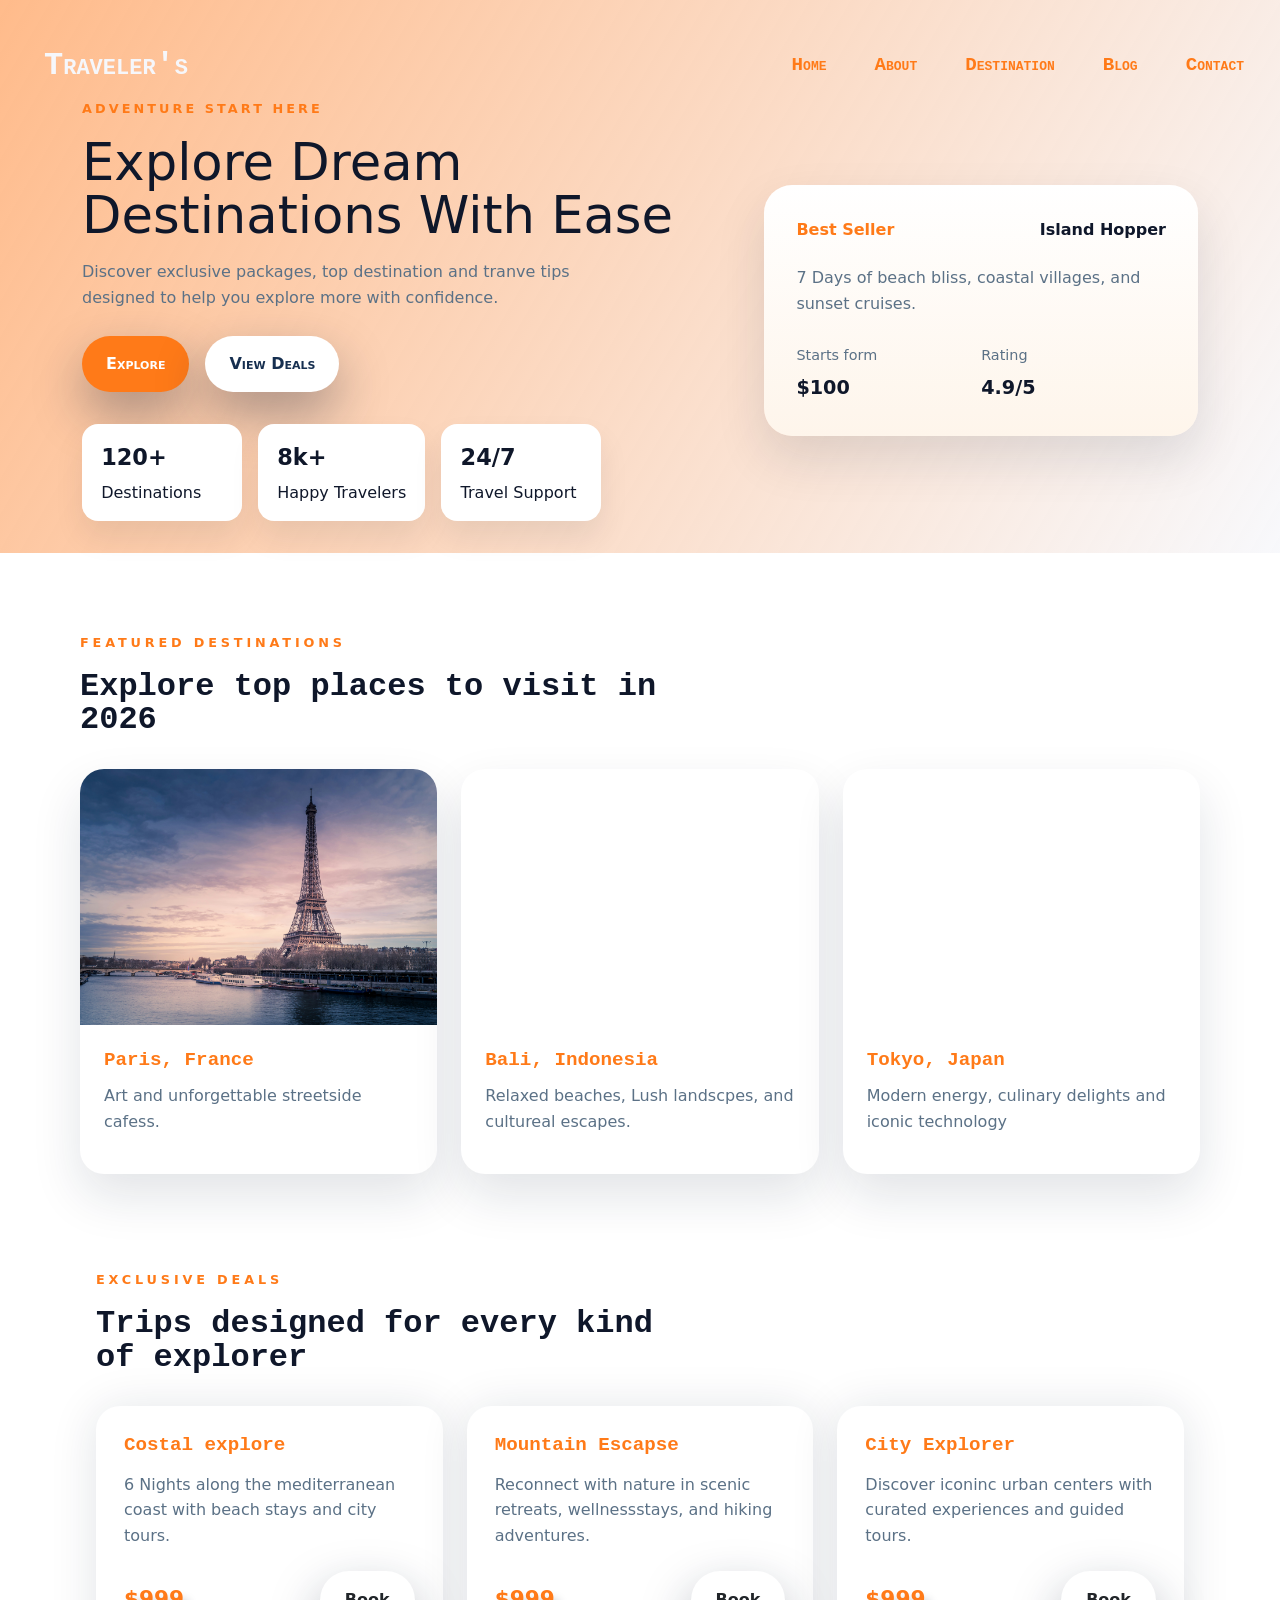
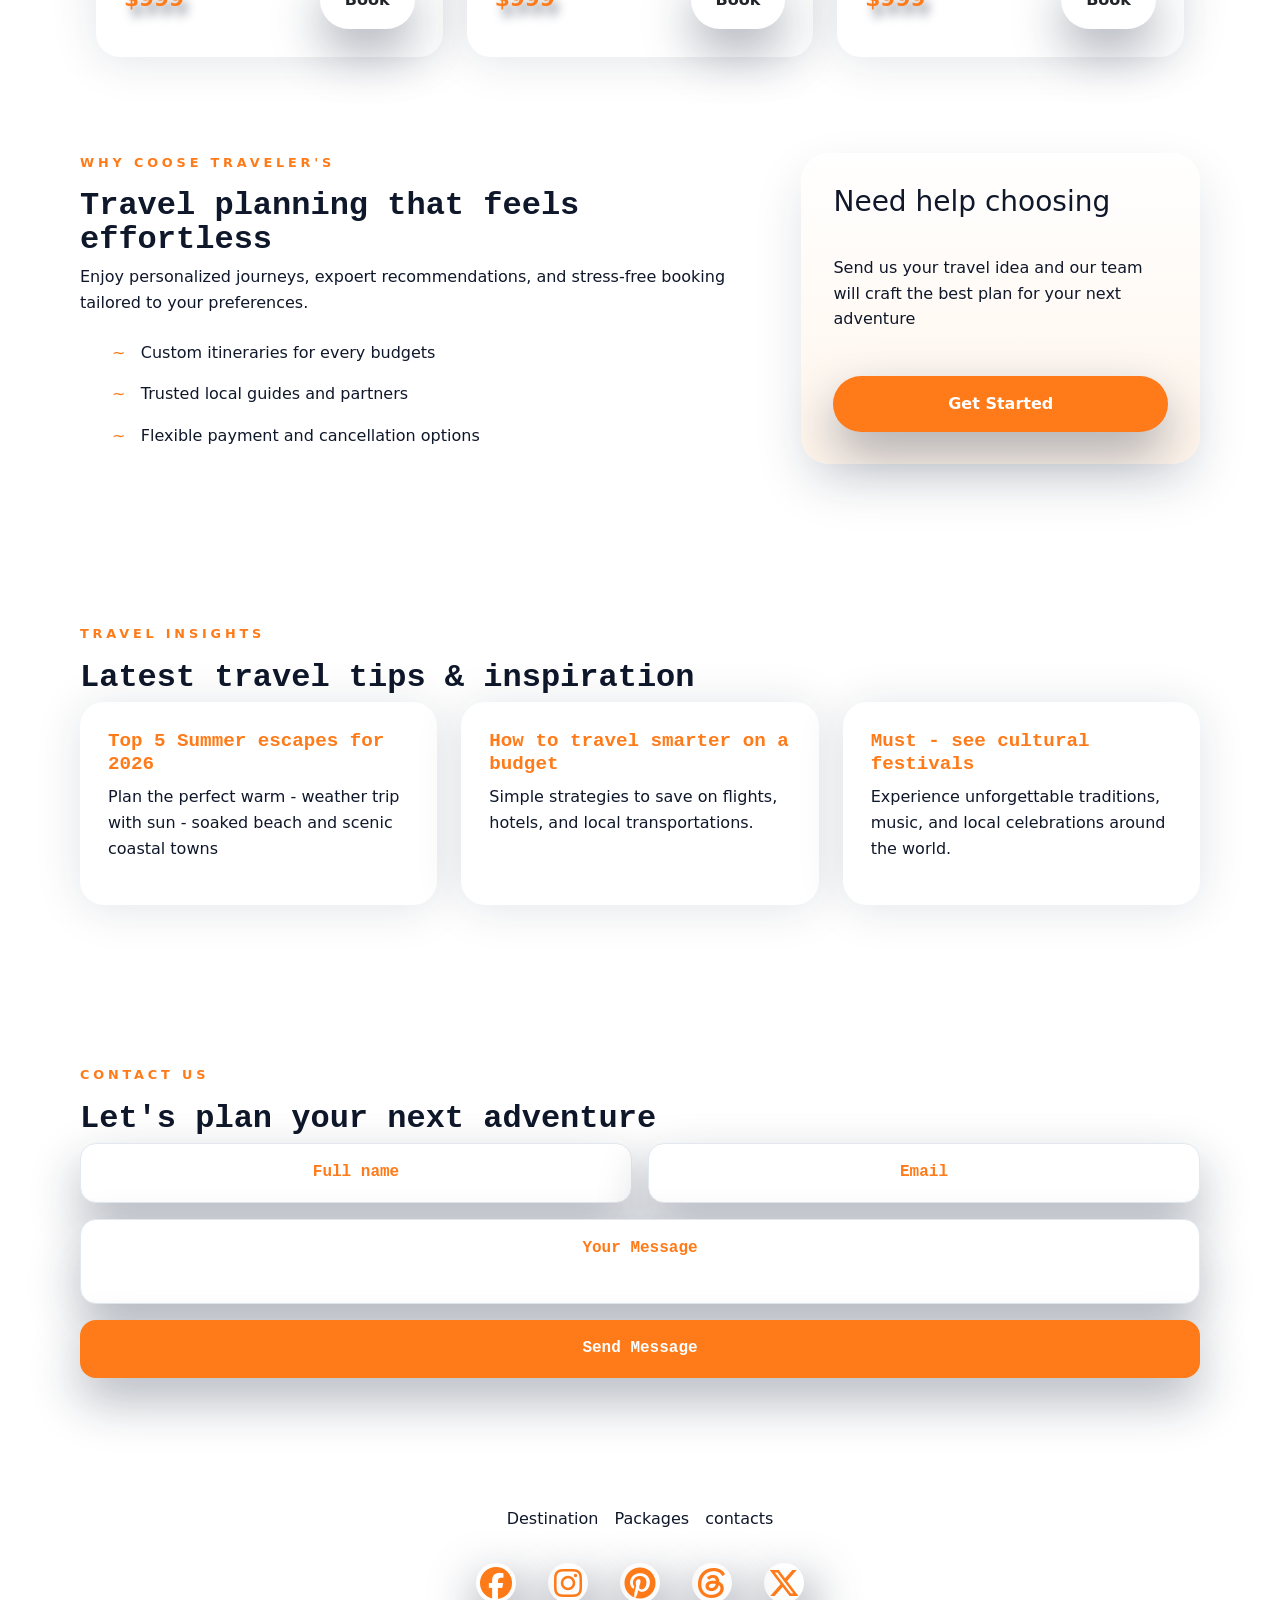
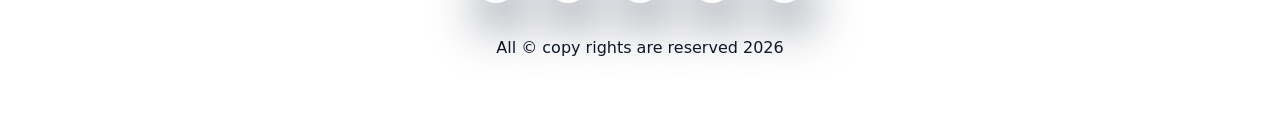
==== commit 1763d658: "some change in css and html" ====
--- a/index.html
+++ b/index.html
@@ -222,6 +222,7 @@
                 <p>All &copy copy rights are reserved 2026 </p>
             </div>
         </div>
+        
 
     </main>
     <script>
--- a/css/style.css
+++ b/css/style.css
@@ -15,7 +15,7 @@
 }
 
 body {
-  background-color: var(--background);
+  /* background-color: var(--primary); */
   font-family: Inter, system-ui, sans-serif;
   color: var(--text);
   line-height: 1.6;
@@ -135,6 +135,7 @@
   justify-content: center;
   gap: 0.5rem;
   padding: 1rem 1.5rem;
+  box-shadow: 0 22px 50px rgba(20, 30, 55, 0.356);;
   border-radius: 2rem;
   cursor: pointer;
   transition: transform all;
@@ -360,6 +361,7 @@
   font-size: 1.35rem;
   font-weight: 700;
   color: var(--primary);
+  text-shadow: 5px 10px 10px rgba(20, 30, 55, 0.384);
 }
 
 /* container 3 ends */
@@ -432,12 +434,17 @@
   color: var(--primary);
   font-family: "Courier New", Courier, monospace;
   resize: none;
+  /* box-shadow: var(--shadow); */
+  box-shadow: 0 22px 50px rgba(20, 30, 55, 0.322);
 }
 .contact-form input[type="submit"] {
   color: white;
   font-family: "Courier New", Courier, monospace;
   background-color: var(--primary);
   font-weight: bolder;
+  /* box-shadow: var(--shadow); */
+  box-shadow: 0 22px 50px rgba(20, 30, 55, 0.322);
+  border: none;
   transition: all 0.5s;
 }
 .contact-form input[type="submit"]:hover {
@@ -448,7 +455,6 @@
 .contact-form input::placeholder, .contact-form textarea::placeholder {
   color: var(--primary);
   font-weight: 700;
-  letter-spacing: 1rem;
   text-align: center;
 }
 /* containner 6 ends */
@@ -477,7 +483,10 @@
   /* box-shadow:0 3px 47px rgba(20, 30, 55, 0.12); */
 }
 .footer_cont_cards a img {
-  border-radius: 2rem;
+  border-radius: 2rem; 
+  /* box-shadow: 5px 22px 50px rgba(20, 30, 55, 0.12); */
+  box-shadow:  5px 22px 50px rgba(20, 30, 55, 0.699);
+  border: none;
 }
 
 
@@ -508,6 +517,12 @@
     gap: 1.5rem;
   }
 
+  .form-grid {
+  display: grid;
+  grid-template-columns: 1fr;
+  gap: 1rem;
+}
+
   /* Mobile ends */
 }
 
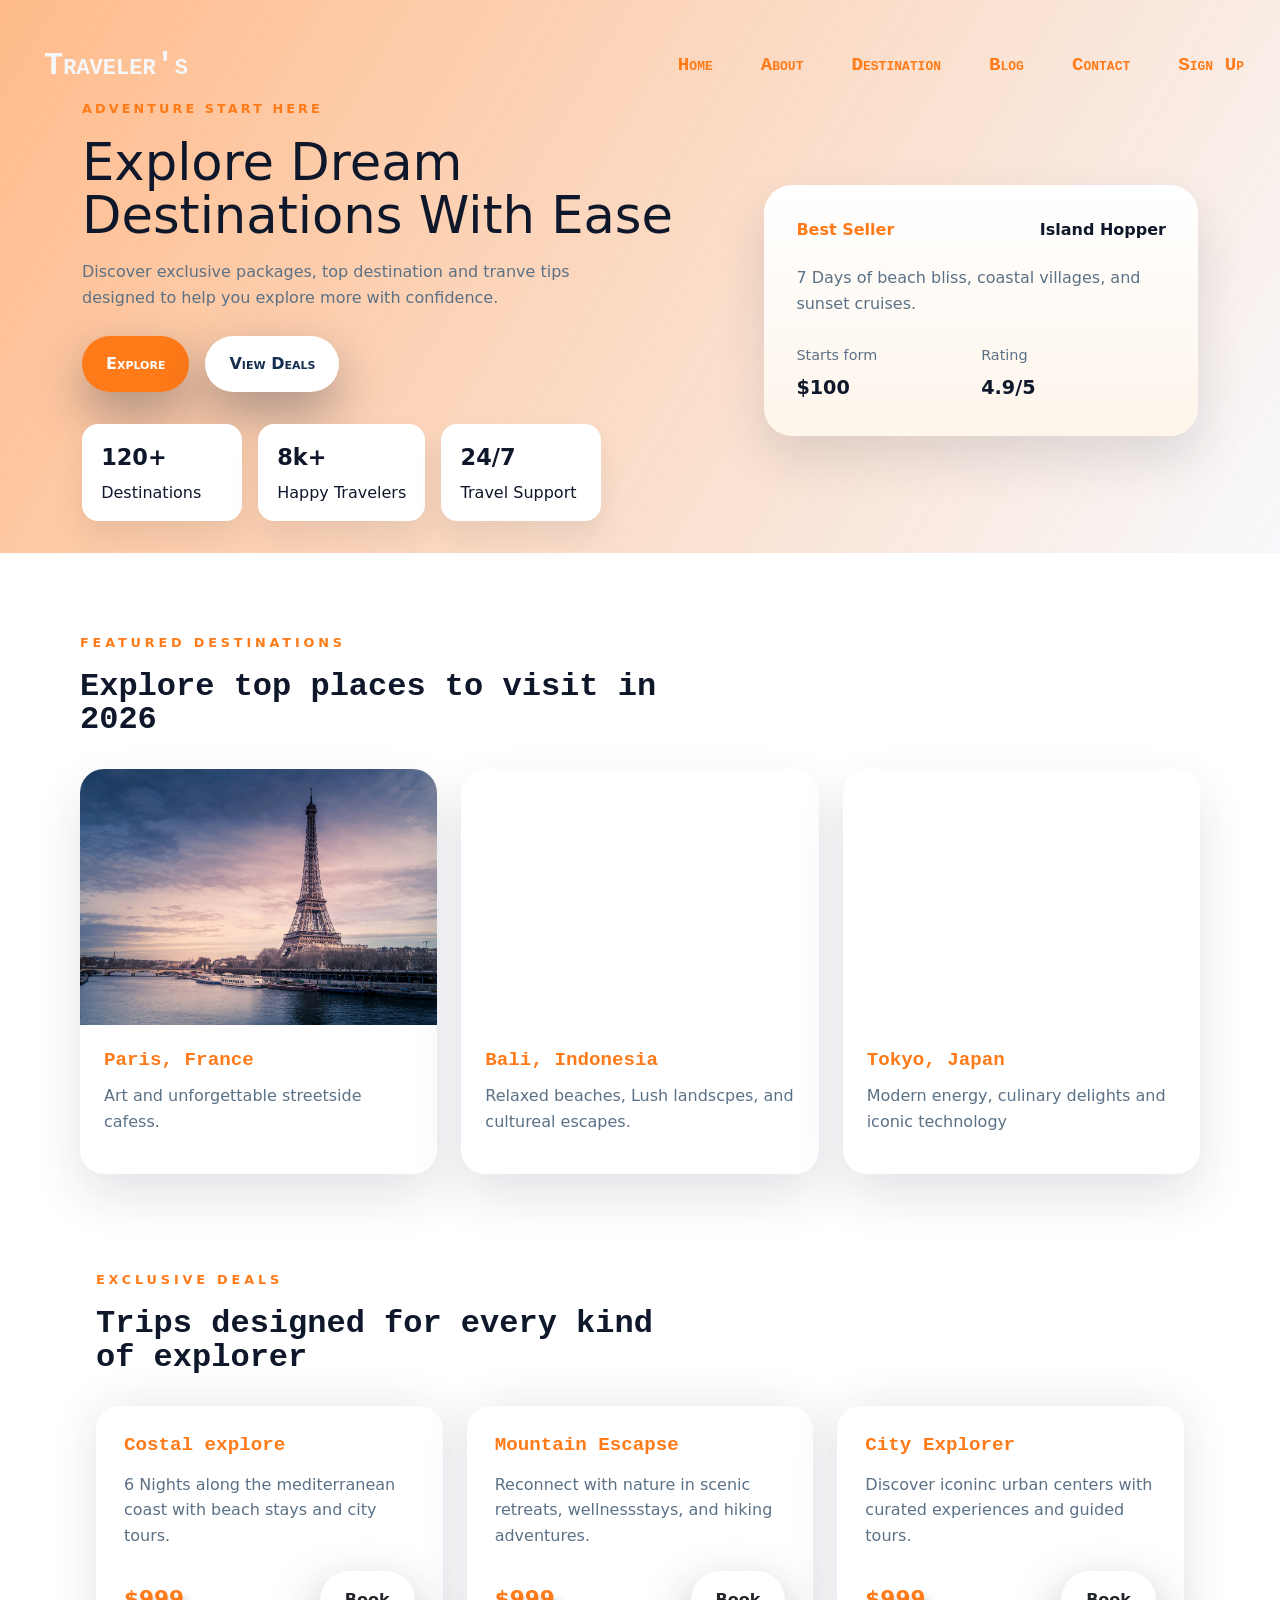
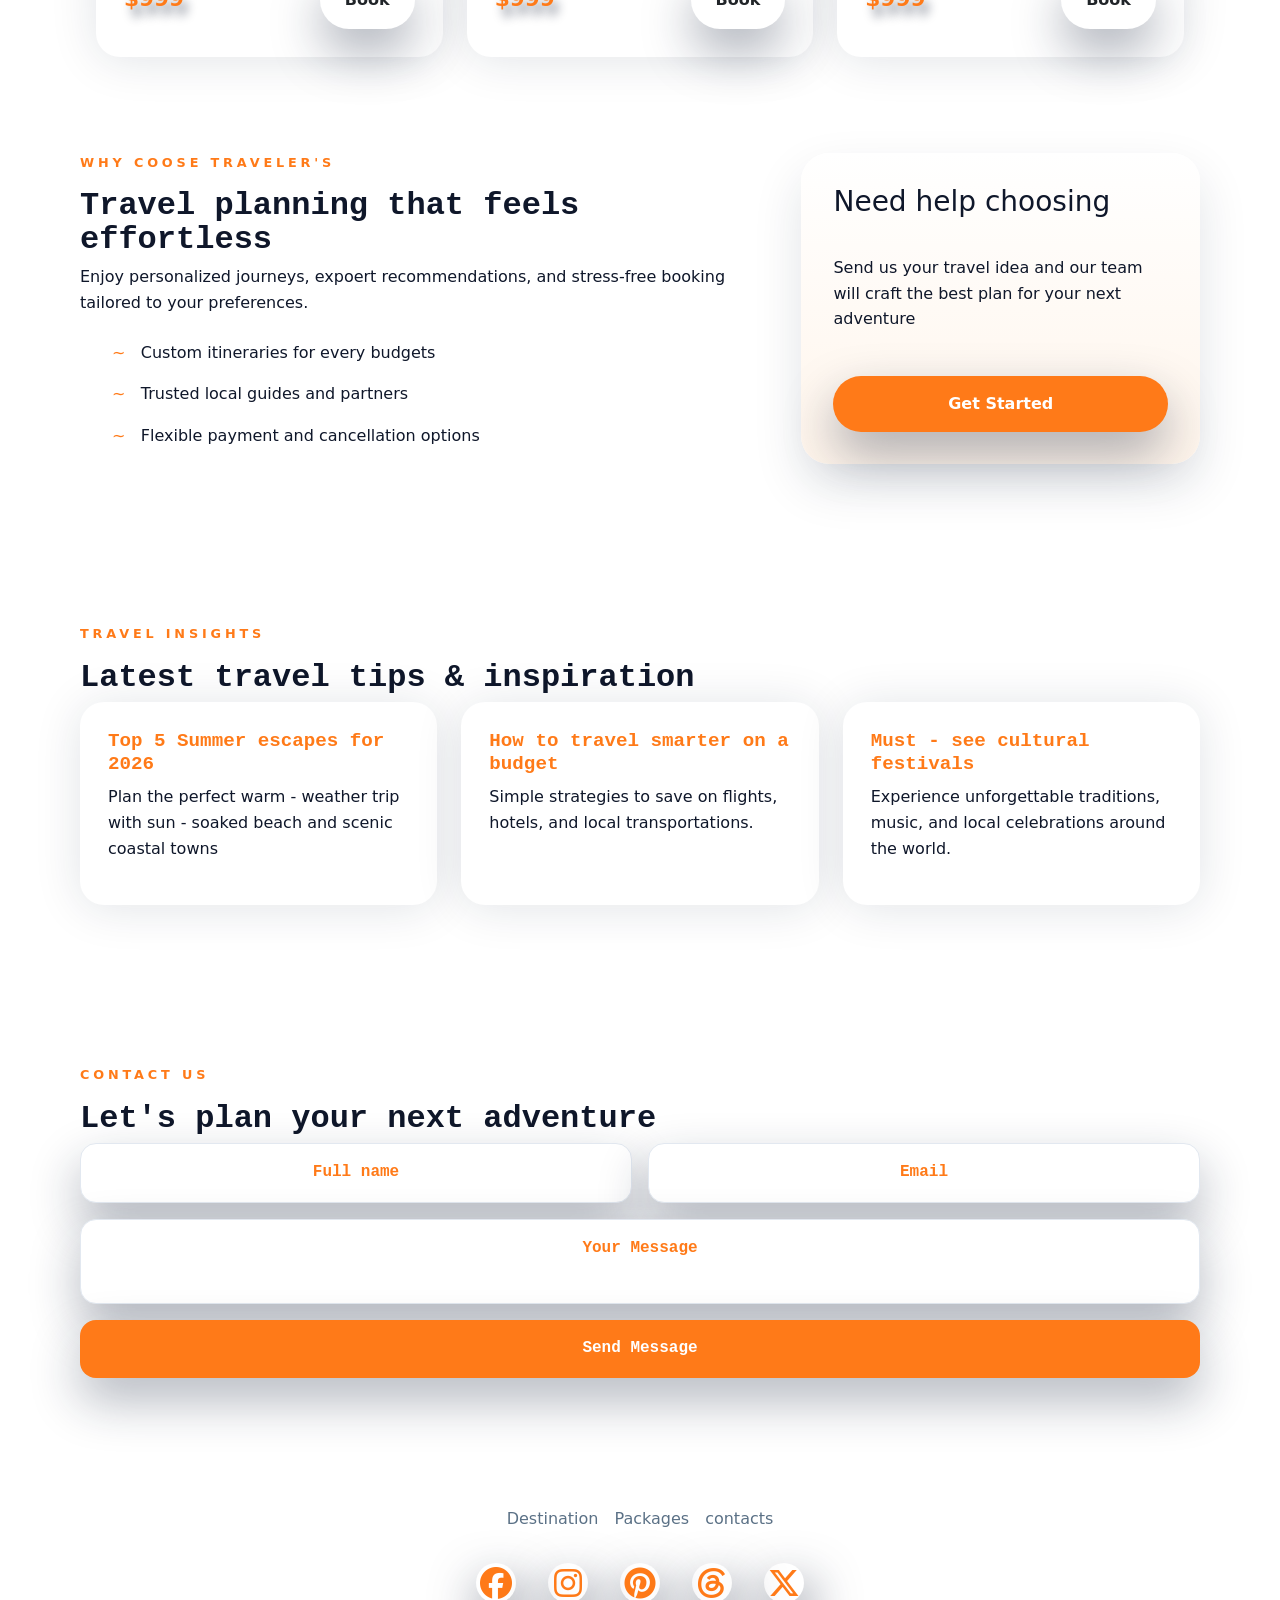
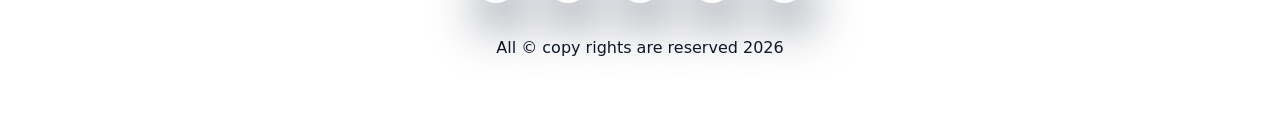
==== commit 793e4f8b: "some changes in html and css file and other files" ====
--- a/index.html
+++ b/index.html
@@ -43,6 +43,9 @@
                                 <li class="nav-item">
                                     <a class="nav-link" href="#contact">Contact</a>
                                 </li>
+                                <li class="nav-item">
+                                    <a class="nav-link" href="signup.html">Sign Up</a>
+                                </li>
                             </ul>
                         </div>
                     </div>
@@ -207,9 +210,9 @@
         </div>
         <div class="container footer_cont" id="footer">
             <div class="footer_cont_texts">
-                <div class="foot_text1">Destination</div>
-                <div class="foot_text2">Packages</div>
-                <div class="foot_text3">contacts</div>
+                <div class="foot_text1"><a href="#destination">Destination</a></div>
+                <div class="foot_text2"><a href="#blog">Packages</a></div>
+                <div class="foot_text3"><a href="#contact">contacts</a></div>
             </div>
             <div class="footer_cont_cards">
                 <a href=""><img src="images/facebook.png" width="40" height="40" alt=""></a>
@@ -222,8 +225,6 @@
                 <p>All &copy copy rights are reserved 2026 </p>
             </div>
         </div>
-        
-
     </main>
     <script>
         document.querySelectorAll('.navbar-nav .nav-link').forEach(link => {
@@ -237,7 +238,5 @@
         });
 
     </script>
-
 </body>
-
 </html>
--- a/css/style.css
+++ b/css/style.css
@@ -294,7 +294,7 @@
 }
 
 .card1-img {
-  background-image: url(/images/img1.jpg);
+  background-image: url(../images/img1.jpg);
 }
 .card2-img {
   background-image: url(https://images.unsplash.com/photo-1500530855697-b586d89ba3ee?auto=format&fit=crop&w=900&q=80);
@@ -475,6 +475,10 @@
 .footer_cont_cards,
 .footer_copyrights {
   padding: 1rem;
+}
+.footer_cont_texts a{
+  text-decoration: none;
+  color: var(--muted);
 }
 .footer_cont_cards {
   display: flex;
@@ -535,4 +539,5 @@
 /* Desktop Min - 1025px starts */
 @media screen and (min-width: 1025px) {
 }
+
 /* Desktop ends */
